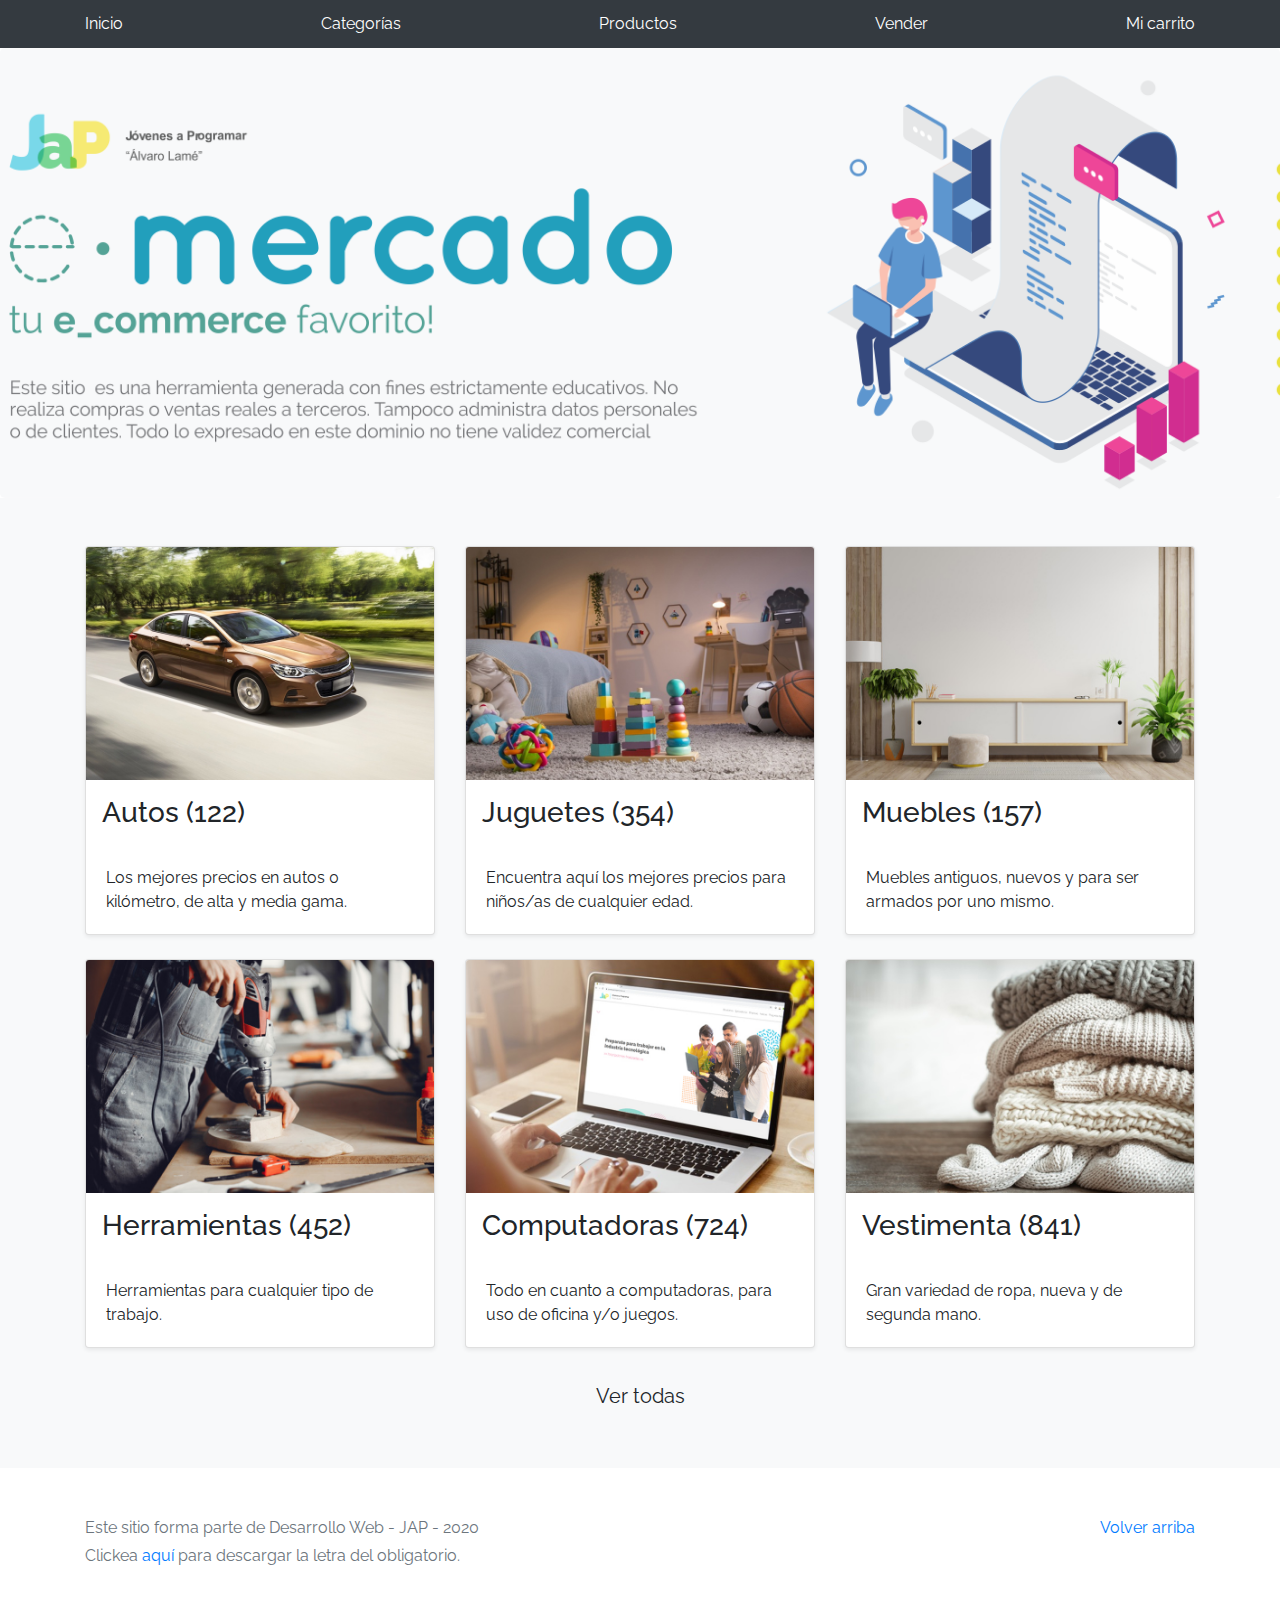
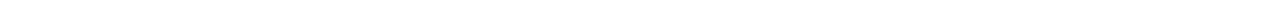
==== index.html @ 5c687c11 "primer ingreso de workspace" ====
<!DOCTYPE html>
<!-- saved from url=(0049)https://getbootstrap.com/docs/4.3/examples/album/ -->
<html lang="en">
  <head>
    <meta http-equiv="Content-Type" content="text/html; charset=UTF-8">
    <meta name="viewport" content="width=device-width, initial-scale=1, shrink-to-fit=no">
    <meta name="description" content="">
    <title>eMercado - Todo lo que busques está aquí</title>

    <link rel="canonical" href="https://getbootstrap.com/docs/4.3/examples/album/">
    <link href="https://fonts.googleapis.com/css?family=Raleway:300,300i,400,400i,700,700i,900,900i" rel="stylesheet">
    <!-- Bootstrap core CSS -->
    <link href="css/bootstrap.min.css" rel="stylesheet">
    <link href="css/styles.css" rel="stylesheet">
  </head>
  <body>
    <nav class="site-header sticky-top py-1 bg-dark">
      <div class="container d-flex flex-column flex-md-row justify-content-between">
        <a class="py-2 d-none d-md-inline-block" href="index.html">Inicio</a>
        <a class="py-2 d-none d-md-inline-block" href="categories.html">Categorías</a>
        <a class="py-2 d-none d-md-inline-block" href="products.html">Productos</a>
        <a class="py-2 d-none d-md-inline-block" href="sell.html">Vender</a>
        <a class="py-2 d-none d-md-inline-block" href="cart.html">Mi carrito</a>
      </div>
    </nav>
    <main role="main">
      <section class="jumbotron text-center">
        <div class="m-5">
          <h1></h1>
        </div>
      </section>
      <div class="album py-5 bg-light">
        <div class="container">
          <div class="row">
            <div class="col-md-4">
              <a href="categories.html" class="card mb-4 shadow-sm custom-card">
                <img class="bd-placeholder-img card-img-top"  src="img/cat1.jpg">
                <h3 class="m-3">Autos (122)</h3>
                <div class="card-body">
                  <p class="card-text">Los mejores precios en autos 0 kilómetro, de alta y media gama.</p>
                </div>
              </a>
            </div>
            <div class="col-md-4">
                <a href="categories.html" class="card mb-4 shadow-sm custom-card">
                  <img class="bd-placeholder-img card-img-top" src="img/cat2.jpg">
                  <h3 class="m-3">Juguetes (354)</h3>
                  <div class="card-body">
                    <p class="card-text">Encuentra aquí los mejores precios para niños/as de cualquier edad.</p>
                  </div>
                </a>
            </div>
            <div class="col-md-4">
                <a href="categories.html" class="card mb-4 shadow-sm custom-card">
                  <img class="bd-placeholder-img card-img-top" src="img/cat3.jpg">
                  <h3 class="m-3">Muebles (157)</h3>
                  <div class="card-body">
                    <p class="card-text">Muebles antiguos, nuevos y para ser armados por uno mismo.</p>
                  </div>
                </a>
            </div>
            <div class="col-md-4">
                <a href="categories.html" class="card mb-4 shadow-sm custom-card">
                  <img class="bd-placeholder-img card-img-top" src="img/cat4.jpg">
                  <h3 class="m-3">Herramientas (452)</h3>
                  <div class="card-body">
                    <p class="card-text">Herramientas para cualquier tipo de trabajo.</p>
                  </div>
                </a>
            </div>
            <div class="col-md-4">
                <a href="categories.html" class="card mb-4 shadow-sm custom-card">
                  <img class="bd-placeholder-img card-img-top" src="img/cat5.jpg">
                  <h3 class="m-3">Computadoras (724)</h3>
                  <div class="card-body">
                    <p class="card-text">Todo en cuanto a computadoras, para uso de oficina y/o juegos.</p>
                  </div>
                </a>
            </div>
            <div class="col-md-4">
                <a href="categories.html" class="card mb-4 shadow-sm custom-card">
                  <img class="bd-placeholder-img card-img-top" src="img/cat6.jpg">
                  <h3 class="m-3">Vestimenta (841)</h3>
                  <div class="card-body">
                    <p class="card-text">Gran variedad de ropa, nueva y de segunda mano.</p>
                  </div>
                </a>
            </div>
          </div>
          <div class="row">
              <a type="button" class="btn btn-light btn-lg btn-block" href="categories.html">Ver todas</a>
          </div>
        </div>
      </div>
    </main>
    <footer class="text-muted">
      <div class="container">
        <p class="float-right">
          <a href="#">Volver arriba</a>
        </p>
        <p>Este sitio forma parte de Desarrollo Web - JAP - 2020</p>
        <p>Clickea <a target="_blank" href="Letra.pdf">aquí</a> para descargar la letra del obligatorio.</p>
      </div>
    </footer>
    <script src="js/jquery-3.4.1.min.js"></script>
    <script src="js/bootstrap.bundle.min.js"></script>
    <script src="js/init.js"></script>
  </body>
</html>
---- css/styles.css ----
.jumbotron, .card-body, .container, .site-header{
    font-family: 'Raleway', serif !important;
}

.jumbotron .display-4{
    font-weight: bold;
}

.jumbotron {
  height: 50vh;
  padding: 5em inherit;
  margin-bottom: 0;
  background-color: #53C0FB;
  background: url('../img/cover_back.png');
  background-size: cover;
  background-position: center;
  background-repeat: no-repeat;
  color: black;
  font-weight: bold;
}

@media (min-width: 768px) {
  .jumbotron {
    padding-top: 6rem;
    padding-bottom: 6rem;
  }
}

.jumbotron p:last-child {
  margin-bottom: 0;
}

.jumbotron-heading {
  font-weight: 300;
}

.jumbotron .container {
  max-width: 40rem;
  background-color: rgba(255, 255, 255, 0.5);
  border-radius: 10px;
  text-shadow: 1px 1px 2px grey;
}

.jumbotron .lead{
  font-size: 38px;
}

footer {
  padding-top: 3rem;
  padding-bottom: 3rem;
}

footer p {
  margin-bottom: .25rem;
}

.site-header a {
  color: white;
  transition: ease-in-out color .15s;
}

.light-text {
  color: white;
}

.site-header .dropdown-menu a {
  color: black;
}

.dropzone{
  border: 2px dashed #0087F7;
  border-radius: 5px;
  background: white;
}

.alert{
  position: fixed;
  top:80px;
  width: 50%;
  left: 50%;
  transform: translate(-50%, 0);
}

.lds-ring {
  display: inline-block;
  position: relative;
  width: 64px;
  height: 64px;
  top:50%;
  left: 50%;
}
.lds-ring div {
  box-sizing: border-box;
  display: block;
  position: absolute;
  width: 51px;
  height: 51px;
  margin: 6px;
  border: 6px solid #fff;
  border-radius: 50%;
  animation: lds-ring 1.2s cubic-bezier(0.5, 0, 0.5, 1) infinite;
  border-color: #fff transparent transparent transparent;
}
.lds-ring div:nth-child(1) {
  animation-delay: -0.45s;
}
.lds-ring div:nth-child(2) {
  animation-delay: -0.3s;
}
.lds-ring div:nth-child(3) {
  animation-delay: -0.15s;
}
@keyframes lds-ring {
  0% {
    transform: rotate(0deg);
  }
  100% {
    transform: rotate(360deg);
  }
}

#spinner-wrapper{
  position: fixed;
  background-color: rgba(0,0,0,0.5);
  width:100%;
  height: 100%;
  top:0;
  left:0;
  z-index: 1021;
  display: none;
}

a.custom-card,
a.custom-card:hover {
  color: inherit;
  text-decoration: inherit;
}

.checked {
  color: orange;
}
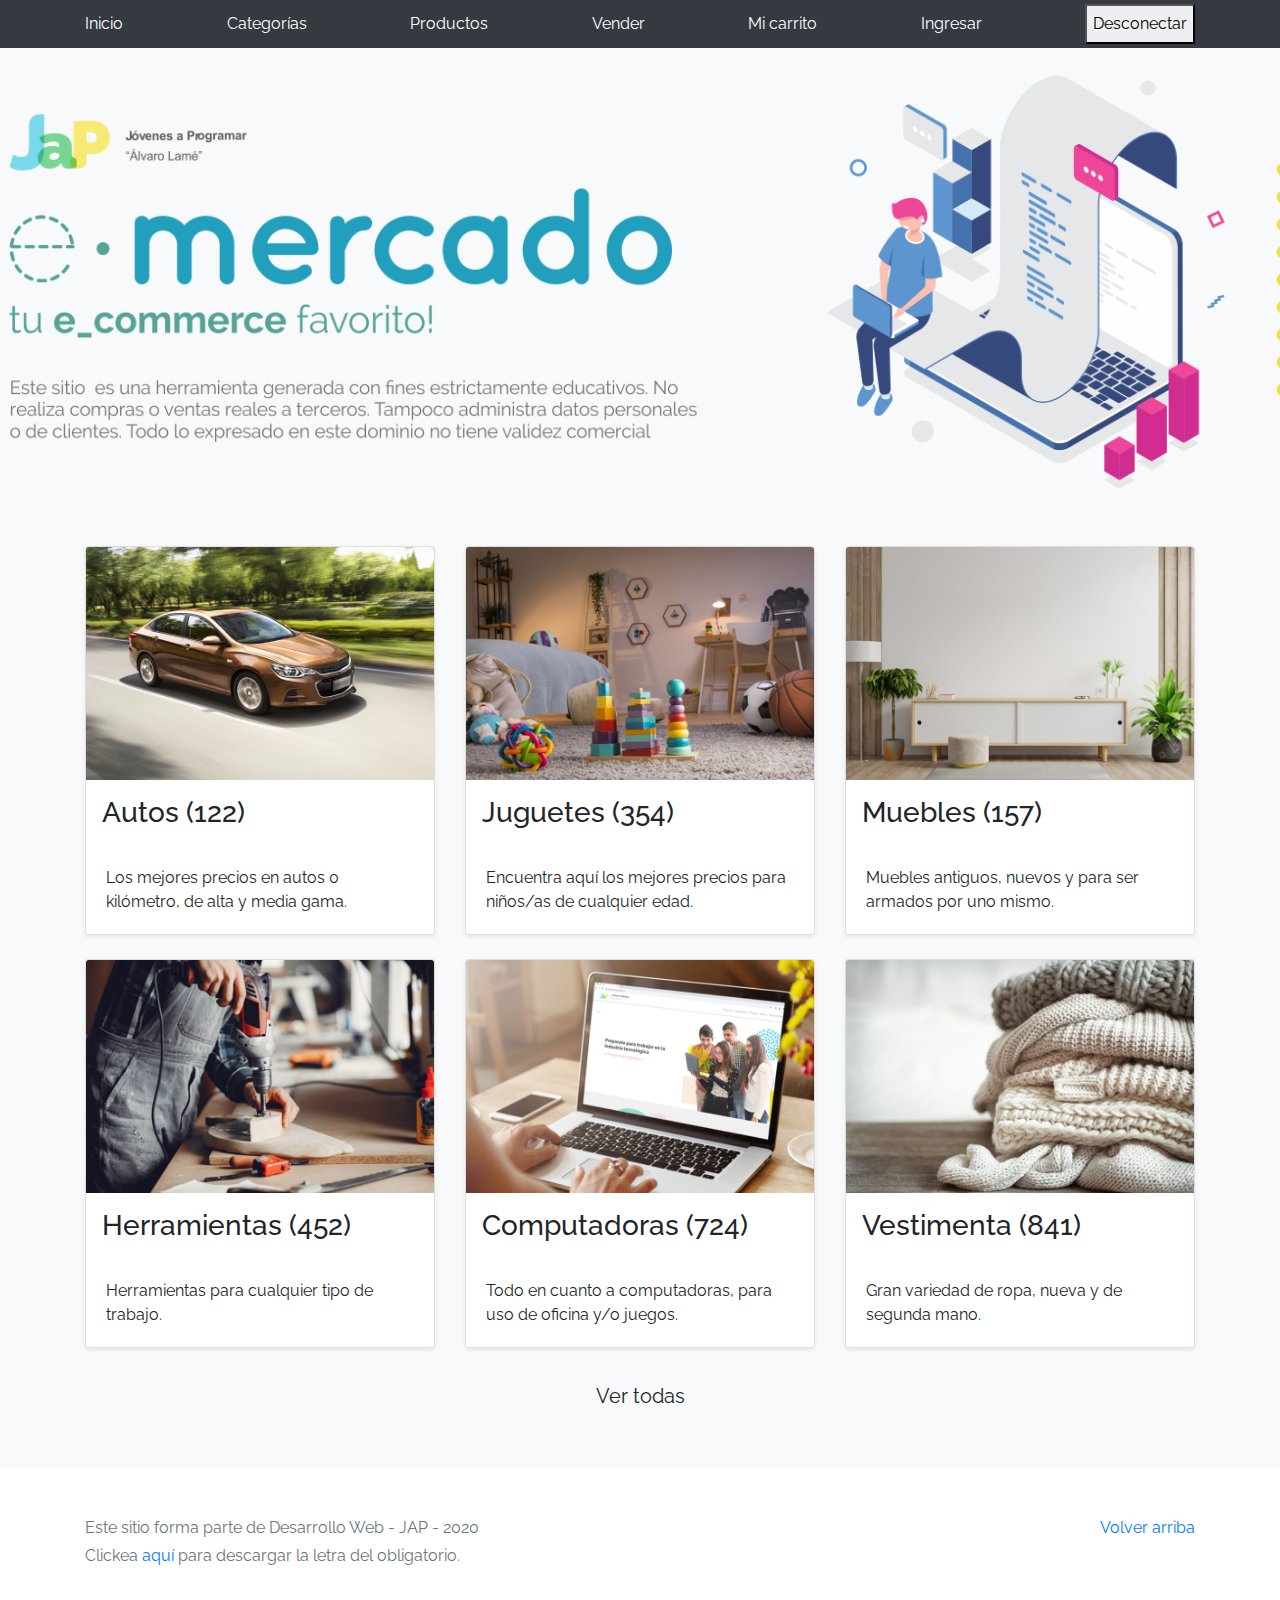
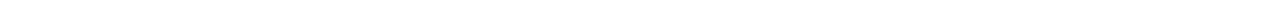
==== commit 7d62b6b9: "carga de loging entrega 1" ====
--- a/index.html
+++ b/index.html
@@ -21,6 +21,8 @@
         <a class="py-2 d-none d-md-inline-block" href="products.html">Productos</a>
         <a class="py-2 d-none d-md-inline-block" href="sell.html">Vender</a>
         <a class="py-2 d-none d-md-inline-block" href="cart.html">Mi carrito</a>
+        <a class="py-2 d-none d-md-inline-block" href="login.html">Ingresar</a>
+        <button id="desconectar" onclick="desconectar();">Desconectar</button>
       </div>
     </nav>
     <main role="main">
@@ -105,5 +107,6 @@
     <script src="js/jquery-3.4.1.min.js"></script>
     <script src="js/bootstrap.bundle.min.js"></script>
     <script src="js/init.js"></script>
+    <script src="js/login.js"></script>
   </body>
 </html>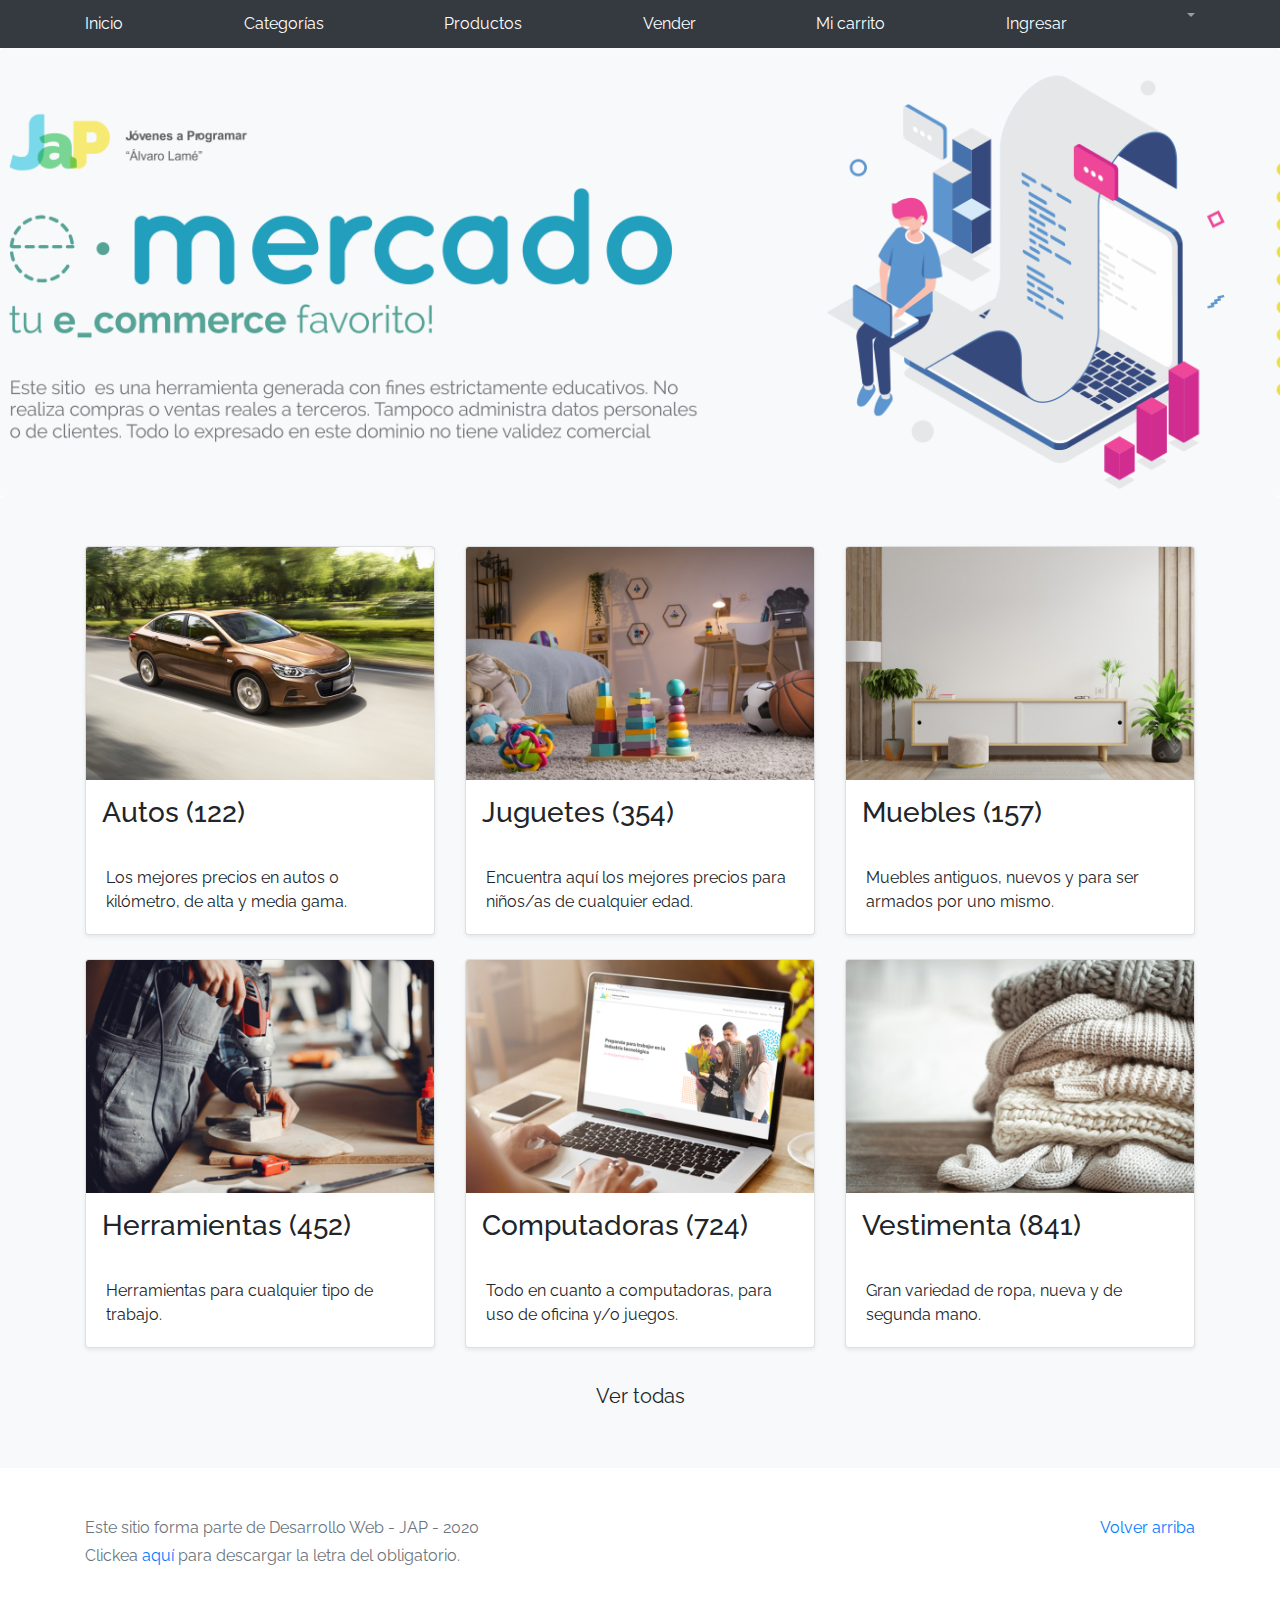
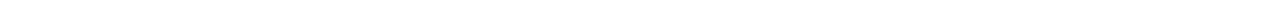
==== commit d4a3b9ea: "actualización a la entrega 4" ====
--- a/index.html
+++ b/index.html
@@ -1,112 +1,132 @@
 <!DOCTYPE html>
 <!-- saved from url=(0049)https://getbootstrap.com/docs/4.3/examples/album/ -->
 <html lang="en">
-  <head>
-    <meta http-equiv="Content-Type" content="text/html; charset=UTF-8">
-    <meta name="viewport" content="width=device-width, initial-scale=1, shrink-to-fit=no">
-    <meta name="description" content="">
-    <title>eMercado - Todo lo que busques está aquí</title>
 
-    <link rel="canonical" href="https://getbootstrap.com/docs/4.3/examples/album/">
-    <link href="https://fonts.googleapis.com/css?family=Raleway:300,300i,400,400i,700,700i,900,900i" rel="stylesheet">
-    <!-- Bootstrap core CSS -->
-    <link href="css/bootstrap.min.css" rel="stylesheet">
-    <link href="css/styles.css" rel="stylesheet">
-  </head>
-  <body>
-    <nav class="site-header sticky-top py-1 bg-dark">
-      <div class="container d-flex flex-column flex-md-row justify-content-between">
-        <a class="py-2 d-none d-md-inline-block" href="index.html">Inicio</a>
-        <a class="py-2 d-none d-md-inline-block" href="categories.html">Categorías</a>
-        <a class="py-2 d-none d-md-inline-block" href="products.html">Productos</a>
-        <a class="py-2 d-none d-md-inline-block" href="sell.html">Vender</a>
-        <a class="py-2 d-none d-md-inline-block" href="cart.html">Mi carrito</a>
-        <a class="py-2 d-none d-md-inline-block" href="login.html">Ingresar</a>
+<head>
+  <meta http-equiv="Content-Type" content="text/html; charset=UTF-8">
+  <meta name="viewport" content="width=device-width, initial-scale=1, shrink-to-fit=no">
+  <meta name="description" content="">
+
+  <!-- metas de google-->
+  <meta name="google-signin-scope" content="profile email">
+  <meta name="google-signin-client_id"
+    content="923518685008-srrthm80tbj2j5ih4bc11nsivqd229l8.apps.googleusercontent.com">
+  <!--script de google que funciona para el login pero no para desconectar
+  <script src="https://apis.google.com/js/platform.js" async defer></script> 
+  <script src='https://apis.google.com/js/platform.js?onload=onload' async defer></script> 
+  <script src='js/google.js'></script> -->
+
+  <title>eMercado - Todo lo que busques está aquí</title>
+
+  <link rel="canonical" href="https://getbootstrap.com/docs/4.3/examples/album/">
+  <link href="https://fonts.googleapis.com/css?family=Raleway:300,300i,400,400i,700,700i,900,900i" rel="stylesheet">
+  <!-- Bootstrap core CSS -->
+  <link href="css/bootstrap.min.css" rel="stylesheet">
+  <link href="css/styles.css" rel="stylesheet">
+</head>
+
+<body>
+  <nav class="site-header sticky-top py-1 bg-dark">
+    <div class="container d-flex flex-column flex-md-row justify-content-between">
+      <a class="py-2 d-none d-md-inline-block" href="index.html">Inicio</a>
+      <a class="py-2 d-none d-md-inline-block" href="categories.html">Categorías</a>
+      <a class="py-2 d-none d-md-inline-block" href="products.html">Productos</a>
+      <a class="py-2 d-none d-md-inline-block" href="sell.html">Vender</a>
+      <a class="py-2 d-none d-md-inline-block" href="cart.html">Mi carrito</a>
+      <a class="py-2 d-none d-md-inline-block" href="login.html">Ingresar</a>
+      <a class="=nav-link dropdown-toggle text-white-50" id="usuario" href="#" role='button' data-offset="0,7"
+        data-target='#navbarNavDarkDropdown' data-toggle="dropdown" aria-haspopup="true" aria-expanded="false"></a>
+
+      <div class='dropdown-menu bg-dark' aria-labelledby="navbarDarkDropdownMenuLink">
         <button id="desconectar" onclick="desconectar();">Desconectar</button>
       </div>
-    </nav>
-    <main role="main">
-      <section class="jumbotron text-center">
-        <div class="m-5">
-          <h1></h1>
-        </div>
-      </section>
-      <div class="album py-5 bg-light">
-        <div class="container">
-          <div class="row">
-            <div class="col-md-4">
-              <a href="categories.html" class="card mb-4 shadow-sm custom-card">
-                <img class="bd-placeholder-img card-img-top"  src="img/cat1.jpg">
-                <h3 class="m-3">Autos (122)</h3>
-                <div class="card-body">
-                  <p class="card-text">Los mejores precios en autos 0 kilómetro, de alta y media gama.</p>
-                </div>
-              </a>
-            </div>
-            <div class="col-md-4">
-                <a href="categories.html" class="card mb-4 shadow-sm custom-card">
-                  <img class="bd-placeholder-img card-img-top" src="img/cat2.jpg">
-                  <h3 class="m-3">Juguetes (354)</h3>
-                  <div class="card-body">
-                    <p class="card-text">Encuentra aquí los mejores precios para niños/as de cualquier edad.</p>
-                  </div>
-                </a>
-            </div>
-            <div class="col-md-4">
-                <a href="categories.html" class="card mb-4 shadow-sm custom-card">
-                  <img class="bd-placeholder-img card-img-top" src="img/cat3.jpg">
-                  <h3 class="m-3">Muebles (157)</h3>
-                  <div class="card-body">
-                    <p class="card-text">Muebles antiguos, nuevos y para ser armados por uno mismo.</p>
-                  </div>
-                </a>
-            </div>
-            <div class="col-md-4">
-                <a href="categories.html" class="card mb-4 shadow-sm custom-card">
-                  <img class="bd-placeholder-img card-img-top" src="img/cat4.jpg">
-                  <h3 class="m-3">Herramientas (452)</h3>
-                  <div class="card-body">
-                    <p class="card-text">Herramientas para cualquier tipo de trabajo.</p>
-                  </div>
-                </a>
-            </div>
-            <div class="col-md-4">
-                <a href="categories.html" class="card mb-4 shadow-sm custom-card">
-                  <img class="bd-placeholder-img card-img-top" src="img/cat5.jpg">
-                  <h3 class="m-3">Computadoras (724)</h3>
-                  <div class="card-body">
-                    <p class="card-text">Todo en cuanto a computadoras, para uso de oficina y/o juegos.</p>
-                  </div>
-                </a>
-            </div>
-            <div class="col-md-4">
-                <a href="categories.html" class="card mb-4 shadow-sm custom-card">
-                  <img class="bd-placeholder-img card-img-top" src="img/cat6.jpg">
-                  <h3 class="m-3">Vestimenta (841)</h3>
-                  <div class="card-body">
-                    <p class="card-text">Gran variedad de ropa, nueva y de segunda mano.</p>
-                  </div>
-                </a>
-            </div>
+      
+    </div>
+  </nav>
+  <main role="main">
+    <section class="jumbotron text-center">
+      <div class="m-5">
+        <h1></h1>
+      </div>
+    </section>
+    <div class="album py-5 bg-light">
+      <div class="container">
+        <div class="row">
+          <div class="col-md-4">
+            <a href="categories.html" class="card mb-4 shadow-sm custom-card">
+              <img class="bd-placeholder-img card-img-top" src="img/cat1.jpg">
+              <h3 class="m-3">Autos (122)</h3>
+              <div class="card-body">
+                <p class="card-text">Los mejores precios en autos 0 kilómetro, de alta y media gama.</p>
+              </div>
+            </a>
           </div>
-          <div class="row">
-              <a type="button" class="btn btn-light btn-lg btn-block" href="categories.html">Ver todas</a>
+          <div class="col-md-4">
+            <a href="categories.html" class="card mb-4 shadow-sm custom-card">
+              <img class="bd-placeholder-img card-img-top" src="img/cat2.jpg">
+              <h3 class="m-3">Juguetes (354)</h3>
+              <div class="card-body">
+                <p class="card-text">Encuentra aquí los mejores precios para niños/as de cualquier edad.</p>
+              </div>
+            </a>
+          </div>
+          <div class="col-md-4">
+            <a href="categories.html" class="card mb-4 shadow-sm custom-card">
+              <img class="bd-placeholder-img card-img-top" src="img/cat3.jpg">
+              <h3 class="m-3">Muebles (157)</h3>
+              <div class="card-body">
+                <p class="card-text">Muebles antiguos, nuevos y para ser armados por uno mismo.</p>
+              </div>
+            </a>
+          </div>
+          <div class="col-md-4">
+            <a href="categories.html" class="card mb-4 shadow-sm custom-card">
+              <img class="bd-placeholder-img card-img-top" src="img/cat4.jpg">
+              <h3 class="m-3">Herramientas (452)</h3>
+              <div class="card-body">
+                <p class="card-text">Herramientas para cualquier tipo de trabajo.</p>
+              </div>
+            </a>
+          </div>
+          <div class="col-md-4">
+            <a href="categories.html" class="card mb-4 shadow-sm custom-card">
+              <img class="bd-placeholder-img card-img-top" src="img/cat5.jpg">
+              <h3 class="m-3">Computadoras (724)</h3>
+              <div class="card-body">
+                <p class="card-text">Todo en cuanto a computadoras, para uso de oficina y/o juegos.</p>
+              </div>
+            </a>
+          </div>
+          <div class="col-md-4">
+            <a href="categories.html" class="card mb-4 shadow-sm custom-card">
+              <img class="bd-placeholder-img card-img-top" src="img/cat6.jpg">
+              <h3 class="m-3">Vestimenta (841)</h3>
+              <div class="card-body">
+                <p class="card-text">Gran variedad de ropa, nueva y de segunda mano.</p>
+              </div>
+            </a>
           </div>
         </div>
+        <div class="row">
+          <a type="button" class="btn btn-light btn-lg btn-block" href="categories.html">Ver todas</a>
+        </div>
       </div>
-    </main>
-    <footer class="text-muted">
-      <div class="container">
-        <p class="float-right">
-          <a href="#">Volver arriba</a>
-        </p>
-        <p>Este sitio forma parte de Desarrollo Web - JAP - 2020</p>
-        <p>Clickea <a target="_blank" href="Letra.pdf">aquí</a> para descargar la letra del obligatorio.</p>
-      </div>
-    </footer>
-    <script src="js/jquery-3.4.1.min.js"></script>
-    <script src="js/bootstrap.bundle.min.js"></script>
-    <script src="js/init.js"></script>
-    <script src="js/login.js"></script>
-  </body>
+    </div>
+  </main>
+  <footer class="text-muted">
+    <div class="container">
+      <p class="float-right">
+        <a href="#">Volver arriba</a>
+      </p>
+      <p>Este sitio forma parte de Desarrollo Web - JAP - 2020</p>
+      <p>Clickea <a target="_blank" href="Letra.pdf">aquí</a> para descargar la letra del obligatorio.</p>
+    </div>
+  </footer>
+  <script src="js/jquery-3.4.1.min.js"></script>
+  <script src="js/bootstrap.bundle.min.js"></script>
+  <script src="js/init.js"></script>
+  <script src="js/login.js"></script>
+
+</body>
+
 </html>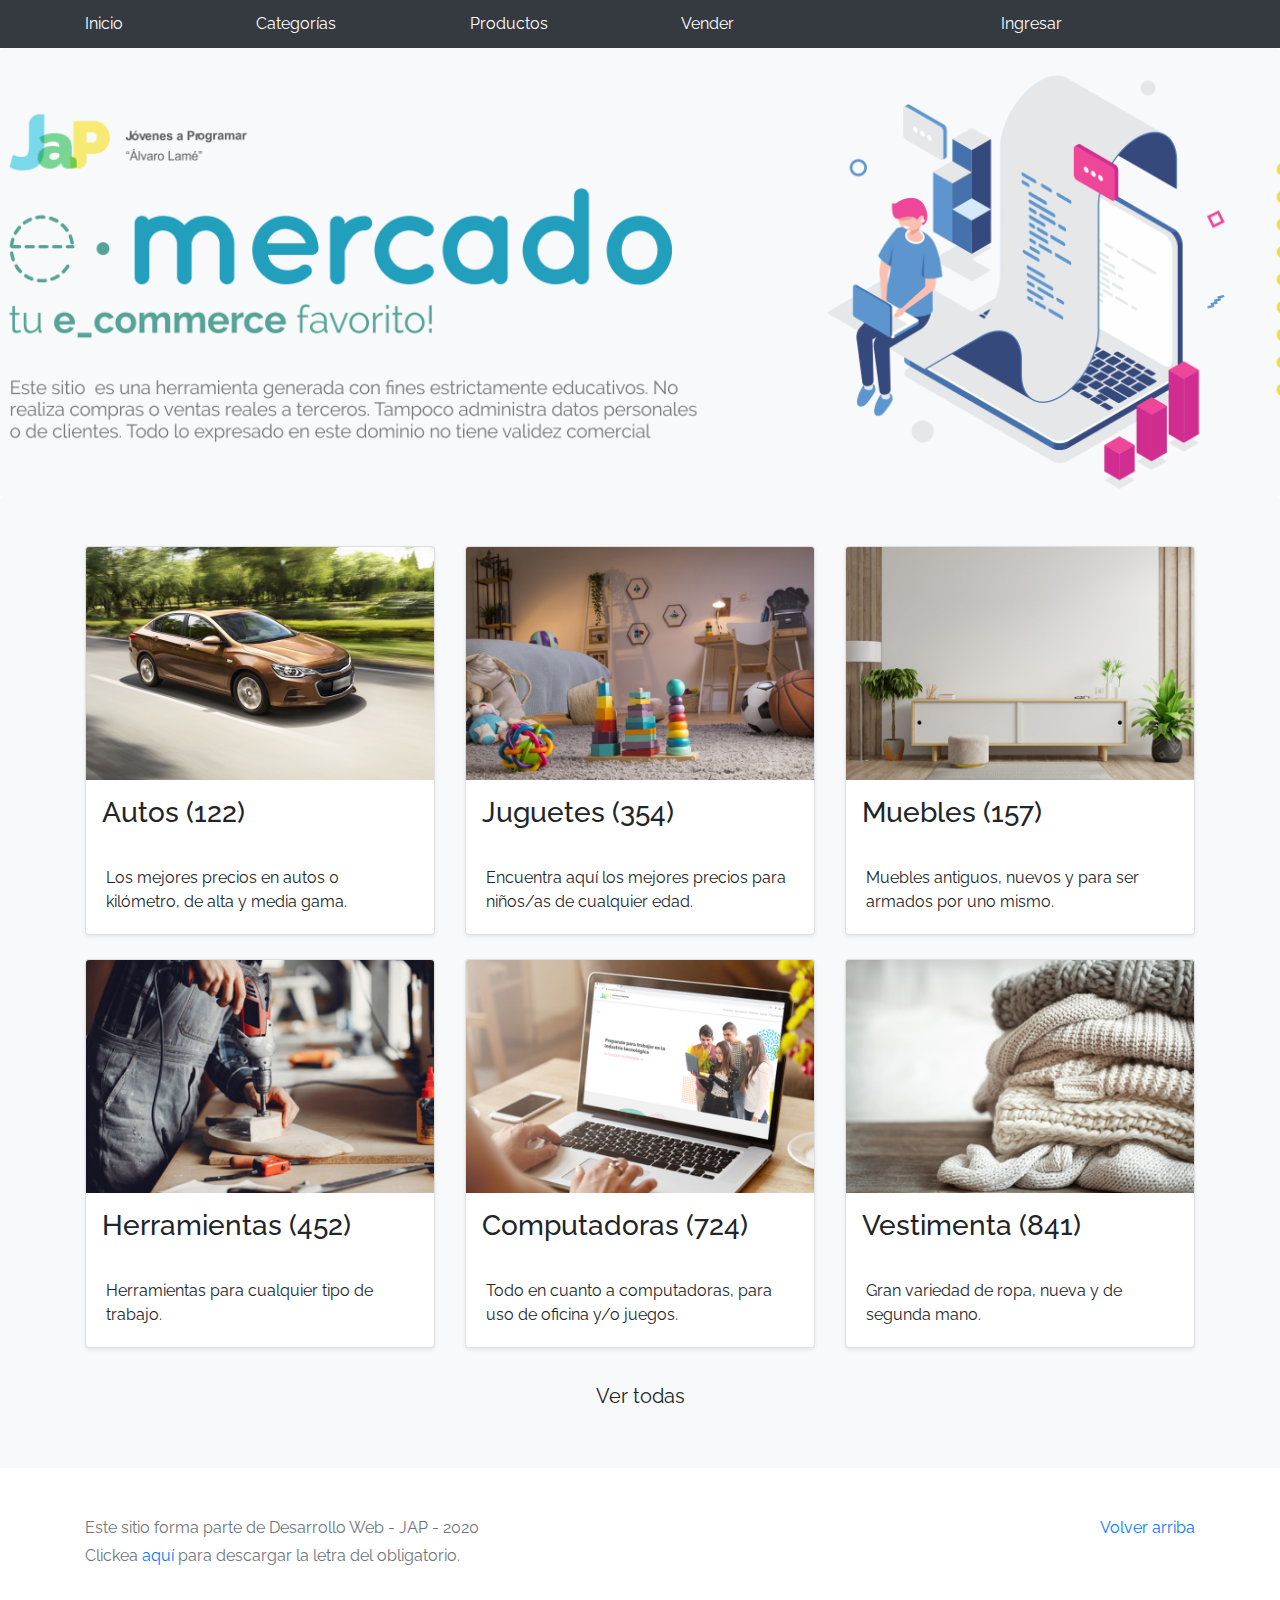
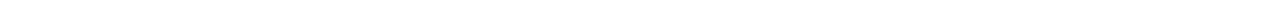
==== commit cd2121c6: "entrega 6" ====
--- a/index.html
+++ b/index.html
@@ -32,13 +32,9 @@
       <a class="py-2 d-none d-md-inline-block" href="categories.html">Categorías</a>
       <a class="py-2 d-none d-md-inline-block" href="products.html">Productos</a>
       <a class="py-2 d-none d-md-inline-block" href="sell.html">Vender</a>
-      <a class="py-2 d-none d-md-inline-block" href="cart.html">Mi carrito</a>
-      <a class="py-2 d-none d-md-inline-block" href="login.html">Ingresar</a>
-      <a class="=nav-link dropdown-toggle text-white-50" id="usuario" href="#" role='button' data-offset="0,7"
-        data-target='#navbarNavDarkDropdown' data-toggle="dropdown" aria-haspopup="true" aria-expanded="false"></a>
-
-      <div class='dropdown-menu bg-dark' aria-labelledby="navbarDarkDropdownMenuLink">
-        <button id="desconectar" onclick="desconectar();">Desconectar</button>
+      <a class="py-2 d-none d-md-inline-block" href="cart.html" id="cart">Mi carrito</a>
+      <a class="py-2 d-none d-md-inline-block" href="login.html" id="ingresar">Ingresar</a>
+      <span class="py-2 d-none d-md-inline-block" id="userBox"></span>
       </div>
       
     </div>
